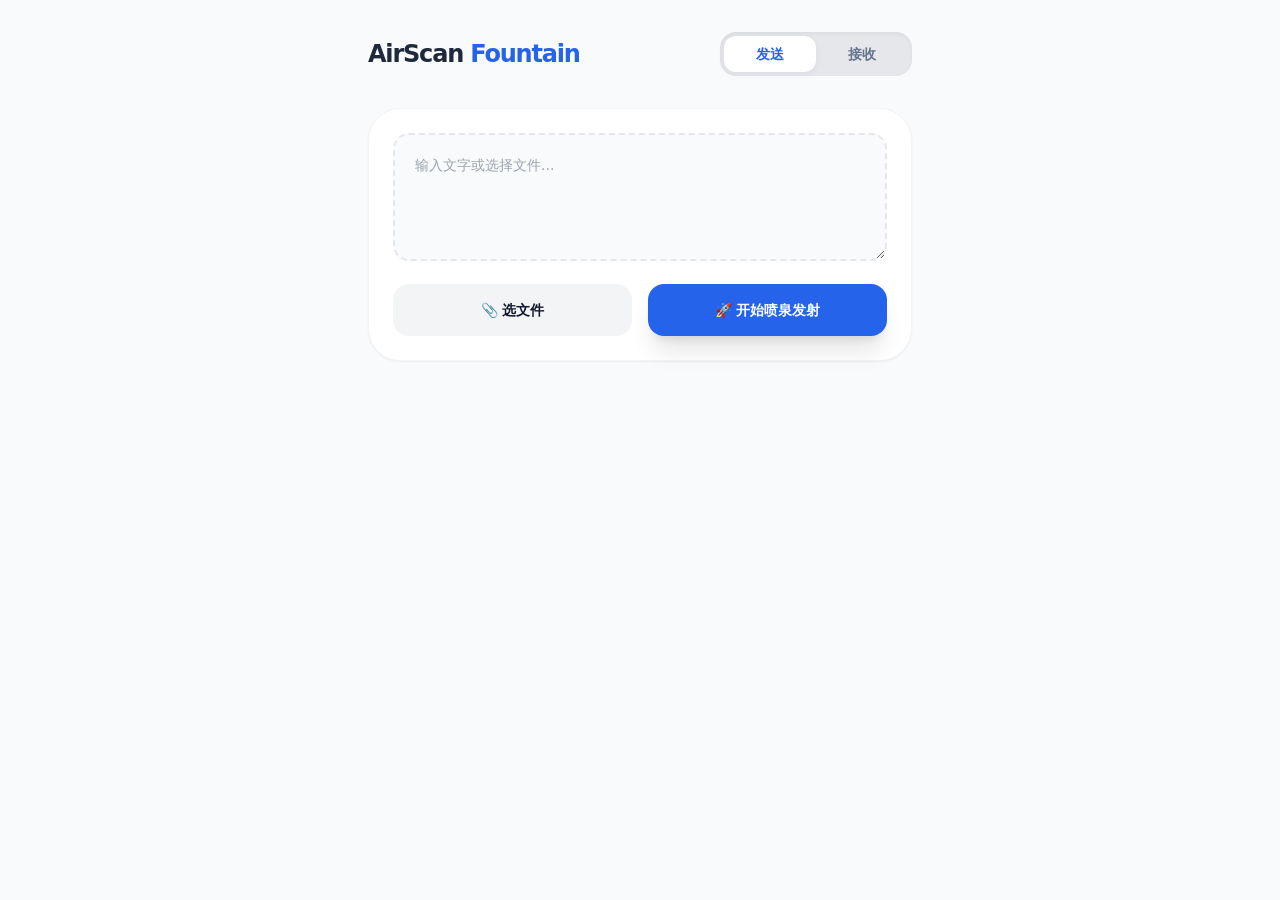
==== index.html @ cfb7f464 "Add fountain-code QR file transfer web app" ====
<!DOCTYPE html>
<html lang="zh-CN">
<head>
    <meta charset="UTF-8">
    <meta name="viewport" content="width=device-width, initial-scale=1.0, maximum-scale=1.0, user-scalable=no">
    <title>AirScan-QR Fountain (喷泉码版)</title>
    <script src="./lib/qrious.min.js"></script>
    <script src="./lib/html5-qrcode.min.js"></script>
    <script src="./lib/jsQR.min.js"></script>
    <link rel="stylesheet" href="./lib/tailwind.css">
    <style>
        body { font-family: system-ui, -apple-system, sans-serif; -webkit-tap-highlight-color: transparent; }
        .qr-matrix { display: grid; grid-template-columns: repeat(2, 1fr); gap: 8px; background: white; padding: 12px; border-radius: 24px; box-shadow: 0 10px 40px rgba(0,0,0,0.1); }
        .qr-matrix canvas { width: 100% !important; height: auto !important; border-radius: 8px; }
        .progress-bar { transition: width 0.3s ease; }
        .tab-active { background: white; box-shadow: 0 2px 10px rgba(0,0,0,0.05); color: #2563eb; }
    </style>
</head>
<body class="bg-gray-50 min-h-screen text-slate-900 pb-20">

<div class="max-w-xl mx-auto px-4 pt-8">
    <div class="flex justify-between items-center mb-8">
        <h1 class="text-2xl font-black text-slate-800 tracking-tighter">AirScan <span class="text-blue-600">Fountain</span></h1>
        <div class="bg-gray-200 p-1 rounded-2xl flex text-sm font-bold shadow-inner w-48">
            <button id="tab-s" onclick="switchTab('send')" class="flex-1 py-2 rounded-xl tab-active">发送</button>
            <button id="tab-r" onclick="switchTab('receive')" class="flex-1 py-2 rounded-xl text-slate-500">接收</button>
        </div>
    </div>

    <div id="panel-send" class="space-y-4">
        <div class="bg-white p-6 rounded-[2rem] shadow-sm border border-gray-100">
            <textarea id="inputText" class="w-full p-5 bg-gray-50 border-2 border-dashed border-gray-200 rounded-2xl h-32 focus:border-blue-500 outline-none text-sm mb-4" placeholder="输入文字或选择文件..."></textarea>
            
            <div id="fileInfo" class="hidden mb-4 p-4 bg-blue-50 rounded-2xl flex justify-between items-center">
                <span id="fileName" class="text-xs font-bold text-blue-700 truncate mr-4"></span>
                <button onclick="resetFile()" class="text-xs font-bold text-red-500">取消</button>
            </div>

            <div class="grid grid-cols-2 gap-4">
                <button onclick="document.getElementById('fileInput').click()" class="py-4 bg-gray-100 rounded-2xl font-bold text-sm">📎 选文件</button>
                <input type="file" id="fileInput" class="hidden">
                <button id="btnStart" onclick="startSending()" class="py-4 bg-blue-600 text-white rounded-2xl font-bold text-sm shadow-xl">🚀 开始喷泉发射</button>
            </div>
        </div>

        <div id="playerBox" class="hidden space-y-4">
            <div class="qr-matrix" id="qrContainer">
                <canvas id="qr0"></canvas>
                <canvas id="qr1"></canvas>
                <canvas id="qr2"></canvas>
                <canvas id="qr3"></canvas>
            </div>
            <div class="bg-white p-6 rounded-[2rem] text-center">
                <p class="text-xs font-black text-slate-400 uppercase tracking-widest mb-1">正在循环生成随机喷泉包</p>
                <div id="sendStats" class="text-2xl font-mono font-black text-blue-600">0 Chunks</div>
                <button onclick="stopSending()" class="mt-4 px-8 py-2 bg-slate-900 text-white rounded-xl text-xs font-bold">停止发送</button>
            </div>
        </div>
    </div>

    <div id="panel-receive" class="hidden space-y-4">
        <div class="bg-white p-6 rounded-[2rem] shadow-sm">
            <div id="reader" class="w-full aspect-square rounded-3xl bg-slate-900 overflow-hidden mb-6 flex items-center justify-center relative">
                <video id="rv" class="hidden absolute inset-0 w-full h-full object-cover"></video>
                <canvas id="rc" class="hidden absolute inset-0 w-full h-full"></canvas>
                
                <p id="readerPlaceholder" class="text-slate-500 text-xs italic w-full text-center px-4">等待启动...</p>
            </div>
            
            <div class="grid grid-cols-2 gap-3 mb-6">
                <button onclick="startScanner('environment')" class="py-4 bg-blue-600 text-white rounded-2xl font-bold text-sm shadow-lg">📷 扫码接收</button>
                <button onclick="startScreenScanner()" class="py-4 bg-indigo-600 text-white rounded-2xl font-bold text-sm shadow-lg">🖥️ 录屏接收</button>
            </div>

            <div id="recvProgress" class="hidden space-y-4">
                <div class="flex justify-between items-end">
                    <div>
                        <p id="recvName" class="text-sm font-black text-slate-800 break-all"></p>
                        <p id="recvRank" class="text-[10px] font-bold text-blue-500 uppercase">Rank: 0/0</p>
                    </div>
                    <div class="text-right">
                        <span id="pctText" class="text-3xl font-mono font-black text-slate-900">0</span><span class="text-sm font-bold text-slate-400">%</span>
                    </div>
                </div>
                <div class="w-full h-4 bg-gray-100 rounded-full overflow-hidden">
                    <div id="progressBar" class="progress-bar h-full bg-blue-600 w-0"></div>
                </div>
            </div>
        </div>

        <div id="successCard" class="hidden bg-emerald-600 p-8 rounded-[2.5rem] text-white shadow-2xl text-center">
            <h3 class="font-black text-xl mb-2">🎉 接收完成</h3>
            <p id="finInfo" class="text-xs opacity-80 mb-6"></p>
            <button id="dlBtn" class="w-full py-5 bg-white text-emerald-700 rounded-2xl font-black shadow-lg">立即保存文件</button>
        </div>
    </div>
</div>

<script>
/* --------- 工具函数 (喷泉码核心) --------- */
const Utils = {
    // 线性反馈随机数生成器 (确保发送接收同步)
    PRNG: (s) => () => { s = (s * 16807) % 2147483647; return (s - 1) / 2147483646; },
    xor: (a, b) => { for (let i = 0; i < a.length; i++) a[i] ^= b[i]; },
    u2b: (u8) => btoa(String.fromCharCode.apply(null, u8)),
    b2u: (str) => {
        const b = atob(str);
        const u = new Uint8Array(b.length);
        for (let i = 0; i < b.length; i++) u[i] = b.charCodeAt(i);
        return u;
    },
    getDegree: (L, rng) => {
        const p = rng();
        if (p < 0.4) return 1;
        if (p < 0.7) return 2;
        if (p < 0.9) return Math.min(L, Math.floor(rng() * 10) + 3);
        return Math.min(L, Math.floor(rng() * L * 0.5) + 2);
    }
};

/* --------- 发送端状态 --------- */
let sender = {
    chunks: [], qrs: [], timer: null, tid: "", 
    fileName: "", fileSize: 0, chunkSize: 220, fps: 10
};

function initSender() {
    for(let i=0; i<4; i++) {
        sender.qrs[i] = new QRious({ element: document.getElementById(`qr${i}`), size: 300, level: 'L' });
    }
}

async function startSending() {
    const text = document.getElementById('inputText').value;
    let dataU8;
    if (sender.rawData) {
        dataU8 = sender.rawData;
    } else if (text) {
        dataU8 = new TextEncoder().encode(text);
        sender.fileName = "note_" + Date.now().toString().slice(-4) + ".txt";
    } else {
        return alert("请先输入内容");
    }

    sender.fileSize = dataU8.length;
    sender.chunks = [];
    for (let i = 0; i < dataU8.length; i += sender.chunkSize) {
        let chunk = dataU8.slice(i, i + sender.chunkSize);
        if (chunk.length < sender.chunkSize) {
            let padded = new Uint8Array(sender.chunkSize);
            padded.set(chunk);
            chunk = padded;
        }
        sender.chunks.push(chunk);
    }

    sender.tid = Math.random().toString(36).slice(-3).toUpperCase();
    document.getElementById('playerBox').classList.remove('hidden');
    document.getElementById('sendStats').innerText = `${sender.chunks.length} Chunks`;
    
    initSender();
    sender.timer = setInterval(tick, 1000 / sender.fps);
}

function tick() {
    const L = sender.chunks.length;
    const meta = encodeURIComponent(sender.fileName) + ":" + sender.fileSize;
    // 同时更新4个QR
    for (let i = 0; i < 4; i++) {
        const seed = Math.floor(Math.random() * 1000000);
        const rng = Utils.PRNG(seed);
        const d = Math.min(L, Utils.getDegree(L, rng));
        const idxs = [];
        while (idxs.length < d) {
            let x = Math.floor(rng() * L);
            if (!idxs.includes(x)) idxs.push(x);
        }
        const xorBuf = new Uint8Array(sender.chunkSize);
        idxs.forEach(idx => Utils.xor(xorBuf, sender.chunks[idx]));
        // 格式: ID|种子|总块数|数据|元数据
        sender.qrs[i].value = `${sender.tid}|${seed}|${L}|${Utils.u2b(xorBuf)}|${meta}`;
    }
}

function stopSending() {
    clearInterval(sender.timer);
    document.getElementById('playerBox').classList.add('hidden');
}

/* --------- 接收端状态 (核心解码) --------- */
let recv = {
    active: false, tid: "", total: 0, solved: {}, queue: [], 
    fileName: "", fileSize: 0, startTime: 0, stream: null
};

async function startScanner(mode) {
    const ph = document.getElementById('readerPlaceholder');
    ph.innerText = "正在启动摄像头...";
    recv.active = true;
    const video = document.getElementById('rv');
    try {
        const stream = await navigator.mediaDevices.getUserMedia({ video: { facingMode: mode } });
        video.srcObject = stream;
        recv.stream = stream;
        await video.play();
        video.classList.remove('hidden');
        ph.classList.add('hidden');
        requestAnimationFrame(scanLoop);
    } catch (e) { ph.innerText = "摄像头启动失败: " + e.message; }
}

async function startScreenScanner() {
    const ph = document.getElementById('readerPlaceholder');
    ph.innerText = "请在系统弹窗中选择屏幕...";
    recv.active = true;
    const video = document.getElementById('rv');
    try {
        const stream = await navigator.mediaDevices.getDisplayMedia({ video: true });
        video.srcObject = stream;
        recv.stream = stream;
        await video.play();
        video.classList.remove('hidden');
        ph.classList.add('hidden');
        requestAnimationFrame(scanLoop);
    } catch (e) { ph.innerText = "录屏已取消"; }
}

function scanLoop() {
    if (!recv.active) return;
    const video = document.getElementById('rv');
    const canvas = document.getElementById('rc');
    if (video.readyState === video.HAVE_ENOUGH_DATA) {
        canvas.width = video.videoWidth;
        canvas.height = video.videoHeight;
        const ctx = canvas.getContext('2d');
        ctx.drawImage(video, 0, 0);
        
        // 分块扫描优化：分别扫描全屏和四个象限（适配矩阵QR）
        const w = canvas.width, h = canvas.height;
        const regions = [
            {x:0, y:0, w:w, h:h}, // 全屏
            {x:0, y:0, w:w/2, h:h/2}, // 左上
            {x:w/2, y:0, w:w/2, h:h/2}, // 右上
            {x:0, y:h/2, w:w/2, h:h/2}, // 左下
            {x:w/2, y:h/2, w:w/2, h:h/2} // 右下
        ];

        regions.forEach(r => {
            const imgData = ctx.getImageData(r.x, r.y, r.w, r.h);
            const code = jsQR(imgData.data, imgData.width, imgData.height);
            if (code) handleFountainPacket(code.data);
        });
    }
    requestAnimationFrame(scanLoop);
}

function handleFountainPacket(raw) {
    if (!recv.active || recv.isFinishing) return;
    const p = raw.split('|');
    if (p.length < 5) return;
    const [tid, seed, total, b64, meta] = [p[0], parseInt(p[1]), parseInt(p[2]), p[3], p[4]];

    if (recv.tid !== tid) {
        recv.tid = tid; recv.total = total; recv.solved = {}; recv.queue = [];
        recv.startTime = Date.now(); recv.isFinishing = false;
        const [n, s] = meta.split(':');
        recv.fileName = decodeURIComponent(n); recv.fileSize = parseInt(s);
        recv.currentChunkSize = Utils.b2u(b64).length; // 动态识别块大小
        document.getElementById('recvProgress').classList.remove('hidden');
        document.getElementById('recvName').innerText = recv.fileName;
        document.getElementById('successCard').classList.add('hidden');
    }

    if (Object.keys(recv.solved).length < recv.total) {
        processPacket(seed, total, Utils.b2u(b64));
    }
}

function processPacket(seed, L, data) {
    if (recv.isFinishing) return;
    const rng = Utils.PRNG(seed);
    const d = Utils.getDegree(L, rng);
    const idxs = [];
    while (idxs.length < d) {
        let x = Math.floor(rng() * L);
        if (!idxs.includes(x)) idxs.push(x);
    }

    if (L === 1) {
        if (!recv.solved[0]) { 
            recv.solved[0] = data; 
        }
        updateRecvUI(); // 确保即便已存在也触发一次UI检查，以防万一
        return;
    }

    let curData = data;
    let curIdxs = idxs.sort((a, b) => a - b);
    for (let i = 0; i < curIdxs.length; i++) {
        const idx = curIdxs[i];
        if (recv.solved[idx]) { Utils.xor(curData, recv.solved[idx]); curIdxs.splice(i, 1); i--; }
    }
    if (curIdxs.length === 0) return;

    for (let item of recv.queue) {
        if (curIdxs.length === 0) break;
        if (item.idxs[0] === curIdxs[0]) {
            Utils.xor(curData, item.u8);
            curIdxs = xorIdxLists(curIdxs, item.idxs);
        } else if (item.idxs[0] > curIdxs[0]) break;
    }

    if (curIdxs.length > 0) {
        recv.queue.push({ idxs: curIdxs, u8: curData });
        recv.queue.sort((a, b) => a.idxs[0] - b.idxs[0]);
    }

    let foundNew = true;
    while (foundNew) {
        foundNew = false;
        for (let i = 0; i < recv.queue.length; i++) {
            if (recv.queue[i].idxs.length === 1) {
                const sIdx = recv.queue[i].idxs[0];
                const sData = recv.queue[i].u8;
                recv.solved[sIdx] = sData;
                recv.queue.splice(i, 1);
                foundNew = true;
                recv.queue.forEach(it => {
                    if (it.idxs.includes(sIdx)) { Utils.xor(it.u8, sData); it.idxs = it.idxs.filter(id => id !== sIdx); }
                });
                break;
            }
        }
    }
    updateRecvUI();
}

function xorIdxLists(a, b) {
    const s = new Set(a);
    b.forEach(x => s.has(x) ? s.delete(x) : s.add(x));
    return Array.from(s).sort((n1, n2) => n1 - n2);
}

function updateRecvUI() {
    const done = Object.keys(recv.solved).length;
    const pct = Math.min(100, Math.floor((done / recv.total) * 100));
    document.getElementById('progressBar').style.width = pct + '%';
    document.getElementById('pctText').innerText = pct;
    document.getElementById('recvRank').innerText = `Rank: ${done} / ${recv.total}`;
    
    if (done >= recv.total) finalizeRecv();
}

function finalizeRecv() {
    if (recv.isFinishing) return;
    recv.isFinishing = true;
    recv.active = false;
    if(recv.stream) { recv.stream.getTracks().forEach(t => t.stop()); recv.stream = null; }
    
    const finalU8 = new Uint8Array(recv.fileSize);
    for (let i = 0; i < recv.total; i++) {
        const start = i * recv.currentChunkSize; 
        if (start < recv.fileSize) {
            const len = Math.min(recv.currentChunkSize, recv.fileSize - start);
            if (recv.solved[i]) finalU8.set(recv.solved[i].slice(0, len), start);
        }
    }

    const blob = new Blob([finalU8], { type: 'application/octet-stream' });
    document.getElementById('successCard').classList.remove('hidden');
    document.getElementById('finInfo').innerText = `${recv.fileName} (${(recv.fileSize/1024).toFixed(1)} KB)`;
    document.getElementById('dlBtn').onclick = () => {
        const a = document.createElement('a'); a.href = URL.createObjectURL(blob);
        a.download = recv.fileName; a.click();
    };
}

/* --------- UI 基础逻辑 --------- */
function switchTab(t) {
    document.getElementById('panel-send').classList.toggle('hidden', t!=='send');
    document.getElementById('panel-receive').classList.toggle('hidden', t!=='receive');
    document.getElementById('tab-s').className = t==='send' ? 'flex-1 py-2 rounded-xl tab-active' : 'flex-1 py-2 rounded-xl text-slate-500';
    document.getElementById('tab-r').className = t==='receive' ? 'flex-1 py-2 rounded-xl tab-active' : 'flex-1 py-2 rounded-xl text-slate-500';
    if(t === 'send') { recv.active = false; if(recv.stream) recv.stream.getTracks().forEach(t=>t.stop()); }
}

document.getElementById('fileInput').onchange = (e) => {
    const f = e.target.files[0]; if(!f) return;
    sender.fileName = f.name;
    const r = new FileReader();
    r.onload = (ev) => {
        sender.rawData = new Uint8Array(ev.target.result);
        document.getElementById('fileInfo').classList.remove('hidden');
        document.getElementById('fileName').innerText = f.name;
    };
    r.readAsArrayBuffer(f);
};

function resetFile() {
    sender.rawData = null;
    document.getElementById('fileInfo').classList.add('hidden');
    document.getElementById('fileInput').value = '';
}

// 初始化
initSender();
</script>
</body>
</html>
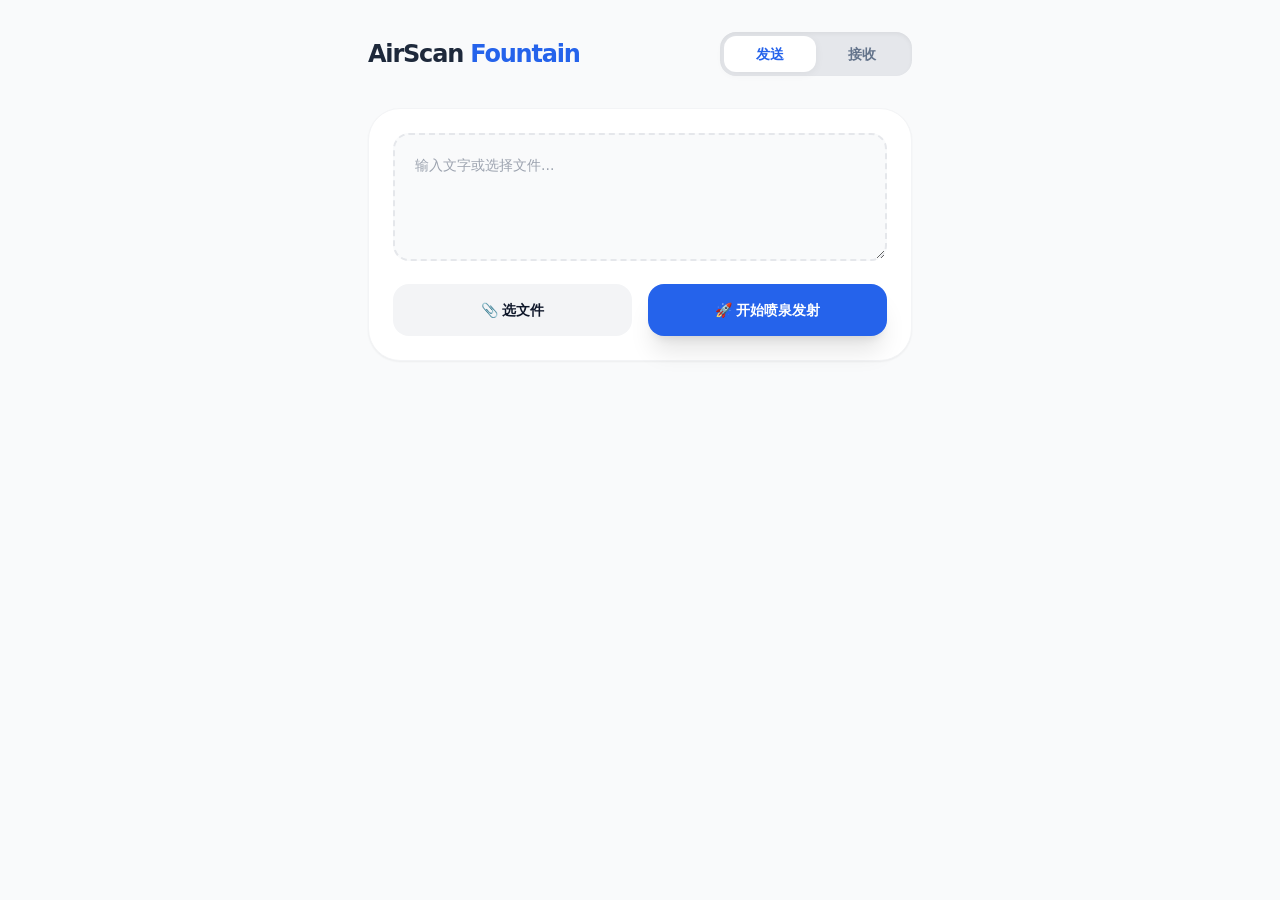
==== commit 198da550: "Optimize QR transfer throughput and decoding" ====
--- a/index.html
+++ b/index.html
@@ -10,10 +10,11 @@
     <link rel="stylesheet" href="./lib/tailwind.css">
     <style>
         body { font-family: system-ui, -apple-system, sans-serif; -webkit-tap-highlight-color: transparent; }
-        .qr-matrix { display: grid; grid-template-columns: repeat(2, 1fr); gap: 8px; background: white; padding: 12px; border-radius: 24px; box-shadow: 0 10px 40px rgba(0,0,0,0.1); }
+        .qr-matrix { display: grid; grid-template-columns: repeat(2, 1fr); gap: 8px; width: min(900px, calc(100vw - 32px)); margin-left: 50%; transform: translateX(-50%); background: white; padding: 12px; border-radius: 24px; box-shadow: 0 10px 40px rgba(0,0,0,0.1); }
         .qr-matrix canvas { width: 100% !important; height: auto !important; border-radius: 8px; }
         .progress-bar { transition: width 0.3s ease; }
         .tab-active { background: white; box-shadow: 0 2px 10px rgba(0,0,0,0.05); color: #2563eb; }
+        @media (max-width: 640px) { .qr-matrix { grid-template-columns: 1fr; width: 100%; margin-left: 0; transform: none; } }
     </style>
 </head>
 <body class="bg-gray-50 min-h-screen text-slate-900 pb-20">
@@ -32,12 +33,20 @@
             <textarea id="inputText" class="w-full p-5 bg-gray-50 border-2 border-dashed border-gray-200 rounded-2xl h-32 focus:border-blue-500 outline-none text-sm mb-4" placeholder="输入文字或选择文件..."></textarea>
             
             <div id="fileInfo" class="hidden mb-4 p-4 bg-blue-50 rounded-2xl flex justify-between items-center">
-                <span id="fileName" class="text-xs font-bold text-blue-700 truncate mr-4"></span>
-                <button onclick="resetFile()" class="text-xs font-bold text-red-500">取消</button>
+                <div class="truncate mr-4">
+                    <p id="fileName" class="text-xs font-bold text-blue-700 truncate"></p>
+                    <p id="fileMeta" class="text-[10px] font-bold text-slate-400"></p>
+                </div>
+                <button id="btnCancelFile" onclick="resetFile()" class="text-xs font-bold text-red-500">取消</button>
             </div>
 
+            <div id="segmentPanel" class="hidden mb-4 space-y-4">
+                <div id="segmentList" class="space-y-4"></div>
+                <p class="text-[10px] font-bold text-slate-400">接收端会在内存中保存全部分段，超大文件可能传输失败。</p>
+            </div>
+
             <div class="grid grid-cols-2 gap-4">
-                <button onclick="document.getElementById('fileInput').click()" class="py-4 bg-gray-100 rounded-2xl font-bold text-sm">📎 选文件</button>
+                <button id="btnChooseFile" onclick="document.getElementById('fileInput').click()" class="py-4 bg-gray-100 rounded-2xl font-bold text-sm">📎 选文件</button>
                 <input type="file" id="fileInput" class="hidden">
                 <button id="btnStart" onclick="startSending()" class="py-4 bg-blue-600 text-white rounded-2xl font-bold text-sm shadow-xl">🚀 开始喷泉发射</button>
             </div>
@@ -47,13 +56,11 @@
             <div class="qr-matrix" id="qrContainer">
                 <canvas id="qr0"></canvas>
                 <canvas id="qr1"></canvas>
-                <canvas id="qr2"></canvas>
-                <canvas id="qr3"></canvas>
             </div>
             <div class="bg-white p-6 rounded-[2rem] text-center">
-                <p class="text-xs font-black text-slate-400 uppercase tracking-widest mb-1">正在循环生成随机喷泉包</p>
+                <p class="text-xs font-black text-slate-400 uppercase tracking-widest mb-1">正在发送数据与喷泉修复包</p>
                 <div id="sendStats" class="text-2xl font-mono font-black text-blue-600">0 Chunks</div>
-                <button onclick="stopSending()" class="mt-4 px-8 py-2 bg-slate-900 text-white rounded-xl text-xs font-bold">停止发送</button>
+                <button id="btnFinishTransfer" onclick="finishCurrentTransfer()" class="mt-4 px-8 py-2 bg-slate-900 text-white rounded-xl text-xs font-bold">停止发送</button>
             </div>
         </div>
     </div>
@@ -72,6 +79,8 @@
                 <button onclick="startScreenScanner()" class="py-4 bg-indigo-600 text-white rounded-2xl font-bold text-sm shadow-lg">🖥️ 录屏接收</button>
             </div>
 
+            <p id="recvNotice" class="hidden mb-4 p-4 bg-blue-50 rounded-2xl text-xs font-bold text-blue-700"></p>
+
             <div id="recvProgress" class="hidden space-y-4">
                 <div class="flex justify-between items-end">
                     <div>
@@ -85,6 +94,8 @@
                 <div class="w-full h-4 bg-gray-100 rounded-full overflow-hidden">
                     <div id="progressBar" class="progress-bar h-full bg-blue-600 w-0"></div>
                 </div>
+                <div id="recvSegmentList" class="space-y-4"></div>
+                <button id="btnAbandonReceive" onclick="abandonReceive()" class="px-8 py-2 bg-slate-900 text-white rounded-xl text-xs font-bold">放弃当前文件</button>
             </div>
         </div>
 
@@ -97,9 +108,12 @@
 </div>
 
 <script>
-/* --------- 工具函数 (喷泉码核心) --------- */
+const SEGMENT_SIZE = 256 * 1024;
+const FOUNTAIN_CHUNK_SIZE = 400;
+const SYSTEMATIC_SEED_BASE = 1000000;
+const PROTOCOL_VERSION = "ASQ4";
+
 const Utils = {
-    // 线性反馈随机数生成器 (确保发送接收同步)
     PRNG: (s) => () => { s = (s * 16807) % 2147483647; return (s - 1) / 2147483646; },
     xor: (a, b) => { for (let i = 0; i < a.length; i++) a[i] ^= b[i]; },
     u2b: (u8) => btoa(String.fromCharCode.apply(null, u8)),
@@ -118,98 +132,233 @@
     }
 };
 
-/* --------- 发送端状态 --------- */
+function formatSize(bytes) {
+    if (bytes >= 1024 * 1024) return `${(bytes / 1024 / 1024).toFixed(bytes % (1024 * 1024) ? 1 : 0)} MiB`;
+    if (bytes >= 1024) return `${(bytes / 1024).toFixed(bytes % 1024 ? 1 : 0)} KiB`;
+    return `${bytes} B`;
+}
+
+function newTransferId() {
+    if (crypto.randomUUID) return crypto.randomUUID().replaceAll('-', '').slice(0, 12).toUpperCase();
+    return Math.random().toString(36).slice(2, 14).toUpperCase();
+}
+
+async function sha256Hex(data) {
+    if (!crypto.subtle) throw new Error("当前浏览器不支持 SHA-256");
+    const digest = new Uint8Array(await crypto.subtle.digest("SHA-256", data));
+    return Array.from(digest, b => b.toString(16).padStart(2, '0')).join('');
+}
+
 let sender = {
-    chunks: [], qrs: [], timer: null, tid: "", 
-    fileName: "", fileSize: 0, chunkSize: 220, fps: 10
+    chunks: [], qrs: [], timer: null, fps: 15, systematicIndex: 0,
+    file: null, fileName: "", fileSize: 0, transferId: "",
+    segments: [], nextSegment: 0, activeSegment: -1,
+    retransmitting: false, locked: false, mode: "", current: null
 };
 
 function initSender() {
-    for(let i=0; i<4; i++) {
-        sender.qrs[i] = new QRious({ element: document.getElementById(`qr${i}`), size: 300, level: 'L' });
-    }
+    for(let i=0; i<2; i++) {
+        sender.qrs[i] = new QRious({ element: document.getElementById(`qr${i}`), size: 480, level: 'L' });
+    }
+}
+
+function setSenderLocked(locked) {
+    sender.locked = locked;
+    document.getElementById('btnChooseFile').disabled = locked;
+    document.getElementById('fileInput').disabled = locked;
+    document.getElementById('btnCancelFile').disabled = locked;
+    document.getElementById('btnStart').disabled = locked;
+    document.getElementById('inputText').disabled = locked || Boolean(sender.file);
+}
+
+function renderSenderSegments() {
+    const list = document.getElementById('segmentList');
+    list.innerHTML = sender.segments.map((segment, index) => {
+        const active = sender.activeSegment === index;
+        const completed = segment.status === 'completed';
+        const enabled = !sender.locked && (index === sender.nextSegment || completed);
+        const label = active ? '正在传输' : completed ? '重新传输' : index === sender.nextSegment ? '开始传输' : '等待前一段';
+        const status = active ? '传输中' : completed ? '已完成' : index === sender.nextSegment ? '可传输' : '等待';
+        return `<div class="p-4 bg-gray-100 rounded-2xl flex justify-between items-center">
+            <div><p class="text-xs font-bold text-slate-800">第 ${index + 1}/${sender.segments.length} 段</p><p class="text-[10px] font-bold text-slate-400">${formatSize(segment.size)} · ${status}</p></div>
+            <button onclick="startFileSegment(${index})" ${enabled ? '' : 'disabled'} class="px-8 py-2 bg-blue-600 text-white rounded-xl text-xs font-bold" style="opacity:${enabled ? 1 : 0.45}">${label}</button>
+        </div>`;
+    }).join('');
 }
 
 async function startSending() {
+    if (sender.file || sender.locked) return;
     const text = document.getElementById('inputText').value;
-    let dataU8;
-    if (sender.rawData) {
-        dataU8 = sender.rawData;
-    } else if (text) {
-        dataU8 = new TextEncoder().encode(text);
-        sender.fileName = "note_" + Date.now().toString().slice(-4) + ".txt";
-    } else {
-        return alert("请先输入内容");
-    }
-
-    sender.fileSize = dataU8.length;
+    if (!text) return alert("请先输入内容");
+    const data = new TextEncoder().encode(text);
+    setSenderLocked(true);
+    sender.mode = 'text';
+    try {
+        const hash = await sha256Hex(data);
+        beginPacketStream(data, {
+            transferId: newTransferId(), kind: 'T', segmentIndex: 0, segmentCount: 1,
+            fileName: `note_${Date.now().toString().slice(-4)}.txt`, fileSize: data.length,
+            segmentSize: data.length, hash
+        });
+    } catch (e) {
+        sender.mode = '';
+        setSenderLocked(false);
+        alert(e.message);
+    }
+}
+
+async function startFileSegment(index) {
+    if (!sender.file || sender.locked) return;
+    const segment = sender.segments[index];
+    if (!segment || (index !== sender.nextSegment && segment.status !== 'completed')) return;
+
+    sender.activeSegment = index;
+    sender.retransmitting = segment.status === 'completed';
+    sender.mode = 'file';
+    setSenderLocked(true);
+    renderSenderSegments();
+    try {
+        const data = new Uint8Array(await sender.file.slice(segment.start, segment.end).arrayBuffer());
+        segment.hash ||= await sha256Hex(data);
+        beginPacketStream(data, {
+            transferId: sender.transferId, kind: 'F', segmentIndex: index,
+            segmentCount: sender.segments.length, fileName: sender.fileName,
+            fileSize: sender.fileSize, segmentSize: segment.size, hash: segment.hash
+        });
+    } catch (e) {
+        sender.activeSegment = -1;
+        sender.mode = '';
+        setSenderLocked(false);
+        renderSenderSegments();
+        alert(e.message);
+    }
+}
+
+function beginPacketStream(data, meta) {
     sender.chunks = [];
-    for (let i = 0; i < dataU8.length; i += sender.chunkSize) {
-        let chunk = dataU8.slice(i, i + sender.chunkSize);
-        if (chunk.length < sender.chunkSize) {
-            let padded = new Uint8Array(sender.chunkSize);
+    sender.systematicIndex = 0;
+    for (let i = 0; i < data.length; i += FOUNTAIN_CHUNK_SIZE) {
+        let chunk = data.slice(i, i + FOUNTAIN_CHUNK_SIZE);
+        if (chunk.length < FOUNTAIN_CHUNK_SIZE) {
+            const padded = new Uint8Array(FOUNTAIN_CHUNK_SIZE);
             padded.set(chunk);
             chunk = padded;
         }
         sender.chunks.push(chunk);
     }
-
-    sender.tid = Math.random().toString(36).slice(-3).toUpperCase();
+    sender.current = meta;
     document.getElementById('playerBox').classList.remove('hidden');
-    document.getElementById('sendStats').innerText = `${sender.chunks.length} Chunks`;
-    
-    initSender();
+    document.getElementById('sendStats').innerText = meta.kind === 'F'
+        ? `第 ${meta.segmentIndex + 1}/${meta.segmentCount} 段 · ${sender.chunks.length} Chunks`
+        : `${sender.chunks.length} Chunks`;
+    document.getElementById('btnFinishTransfer').innerText = meta.kind === 'F' ? '完成本段' : '停止发送';
+    tick();
     sender.timer = setInterval(tick, 1000 / sender.fps);
 }
 
 function tick() {
+    if (!sender.current || sender.chunks.length === 0) return;
     const L = sender.chunks.length;
-    const meta = encodeURIComponent(sender.fileName) + ":" + sender.fileSize;
-    // 同时更新4个QR
-    for (let i = 0; i < 4; i++) {
-        const seed = Math.floor(Math.random() * 1000000);
-        const rng = Utils.PRNG(seed);
-        const d = Math.min(L, Utils.getDegree(L, rng));
-        const idxs = [];
-        while (idxs.length < d) {
-            let x = Math.floor(rng() * L);
-            if (!idxs.includes(x)) idxs.push(x);
+    const meta = sender.current;
+    for (let i = 0; i < 2; i++) {
+        let seed, idxs;
+        if (sender.systematicIndex < L) {
+            seed = SYSTEMATIC_SEED_BASE + sender.systematicIndex;
+            idxs = [sender.systematicIndex++];
+        } else {
+            seed = Math.floor(Math.random() * 999999) + 1;
+            const rng = Utils.PRNG(seed);
+            const d = Math.min(L, Utils.getDegree(L, rng));
+            idxs = [];
+            while (idxs.length < d) {
+                let x = Math.floor(rng() * L);
+                if (!idxs.includes(x)) idxs.push(x);
+            }
         }
-        const xorBuf = new Uint8Array(sender.chunkSize);
+        const xorBuf = new Uint8Array(FOUNTAIN_CHUNK_SIZE);
         idxs.forEach(idx => Utils.xor(xorBuf, sender.chunks[idx]));
-        // 格式: ID|种子|总块数|数据|元数据
-        sender.qrs[i].value = `${sender.tid}|${seed}|${L}|${Utils.u2b(xorBuf)}|${meta}`;
-    }
-}
-
-function stopSending() {
+        sender.qrs[i].value = [
+            PROTOCOL_VERSION, meta.transferId, meta.kind, meta.segmentIndex, meta.segmentCount,
+            seed, L, Utils.u2b(xorBuf), encodeURIComponent(meta.fileName), meta.fileSize,
+            meta.segmentSize, meta.hash
+        ].join('|');
+    }
+}
+
+function finishCurrentTransfer() {
+    if (!sender.current) return;
     clearInterval(sender.timer);
+    sender.timer = null;
     document.getElementById('playerBox').classList.add('hidden');
-}
-
-/* --------- 接收端状态 (核心解码) --------- */
+    if (sender.mode === 'file') {
+        const index = sender.activeSegment;
+        sender.segments[index].status = 'completed';
+        if (!sender.retransmitting && index === sender.nextSegment) sender.nextSegment++;
+        sender.activeSegment = -1;
+        sender.retransmitting = false;
+    }
+    sender.mode = '';
+    sender.current = null;
+    setSenderLocked(false);
+    if (sender.file) renderSenderSegments();
+}
+
 let recv = {
-    active: false, tid: "", total: 0, solved: {}, queue: [], 
-    fileName: "", fileSize: 0, startTime: 0, stream: null
+    active: false, stream: null, fileId: "", kind: "", fileName: "", fileSize: 0,
+    segmentCount: 0, segments: [], expectedSegment: 0, current: null,
+    isFinishing: false, scanFrame: 0
 };
 
+function showRecvNotice(message) {
+    const notice = document.getElementById('recvNotice');
+    notice.innerText = message;
+    notice.classList.toggle('hidden', !message);
+}
+
+function clearReceiveSession() {
+    recv.fileId = '';
+    recv.kind = '';
+    recv.fileName = '';
+    recv.fileSize = 0;
+    recv.segmentCount = 0;
+    recv.segments = [];
+    recv.expectedSegment = 0;
+    recv.current = null;
+    recv.isFinishing = false;
+    document.getElementById('recvProgress').classList.add('hidden');
+    document.getElementById('successCard').classList.add('hidden');
+    document.getElementById('recvSegmentList').innerHTML = '';
+    document.getElementById('progressBar').style.width = '0%';
+    document.getElementById('pctText').innerText = '0';
+    document.getElementById('btnAbandonReceive').classList.remove('hidden');
+}
+
 async function startScanner(mode) {
+    if (recv.isFinishing) clearReceiveSession();
     const ph = document.getElementById('readerPlaceholder');
     ph.innerText = "正在启动摄像头...";
     recv.active = true;
     const video = document.getElementById('rv');
     try {
-        const stream = await navigator.mediaDevices.getUserMedia({ video: { facingMode: mode } });
+        const stream = await navigator.mediaDevices.getUserMedia({
+            audio: false,
+            video: {
+                facingMode: { ideal: mode }, width: { ideal: 1280 }, height: { ideal: 720 },
+                frameRate: { ideal: 30, max: 30 }
+            }
+        });
         video.srcObject = stream;
         recv.stream = stream;
         await video.play();
         video.classList.remove('hidden');
         ph.classList.add('hidden');
-        requestAnimationFrame(scanLoop);
-    } catch (e) { ph.innerText = "摄像头启动失败: " + e.message; }
+        recv.scanFrame = 0;
+        scheduleScan(video);
+    } catch (e) { recv.active = false; ph.innerText = "摄像头启动失败: " + e.message; }
 }
 
 async function startScreenScanner() {
+    if (recv.isFinishing) clearReceiveSession();
     const ph = document.getElementById('readerPlaceholder');
     ph.innerText = "请在系统弹窗中选择屏幕...";
     recv.active = true;
@@ -221,8 +370,14 @@
         await video.play();
         video.classList.remove('hidden');
         ph.classList.add('hidden');
-        requestAnimationFrame(scanLoop);
-    } catch (e) { ph.innerText = "录屏已取消"; }
+        recv.scanFrame = 0;
+        scheduleScan(video);
+    } catch (e) { recv.active = false; ph.innerText = "录屏已取消"; }
+}
+
+function scheduleScan(video) {
+    if (video.requestVideoFrameCallback) video.requestVideoFrameCallback(scanLoop);
+    else requestAnimationFrame(scanLoop);
 }
 
 function scanLoop() {
@@ -230,67 +385,133 @@
     const video = document.getElementById('rv');
     const canvas = document.getElementById('rc');
     if (video.readyState === video.HAVE_ENOUGH_DATA) {
-        canvas.width = video.videoWidth;
-        canvas.height = video.videoHeight;
-        const ctx = canvas.getContext('2d');
+        if (canvas.width !== video.videoWidth) canvas.width = video.videoWidth;
+        if (canvas.height !== video.videoHeight) canvas.height = video.videoHeight;
+        const ctx = canvas.getContext('2d', { willReadFrequently: true });
         ctx.drawImage(video, 0, 0);
-        
-        // 分块扫描优化：分别扫描全屏和四个象限（适配矩阵QR）
+
         const w = canvas.width, h = canvas.height;
-        const regions = [
-            {x:0, y:0, w:w, h:h}, // 全屏
-            {x:0, y:0, w:w/2, h:h/2}, // 左上
-            {x:w/2, y:0, w:w/2, h:h/2}, // 右上
-            {x:0, y:h/2, w:w/2, h:h/2}, // 左下
-            {x:w/2, y:h/2, w:w/2, h:h/2} // 右下
-        ];
-
-        regions.forEach(r => {
+        const halfW = Math.floor(w / 2), halfH = Math.floor(h / 2);
+        const decodeRegion = r => {
             const imgData = ctx.getImageData(r.x, r.y, r.w, r.h);
-            const code = jsQR(imgData.data, imgData.width, imgData.height);
-            if (code) handleFountainPacket(code.data);
-        });
-    }
-    requestAnimationFrame(scanLoop);
+            return jsQR(imgData.data, imgData.width, imgData.height, { inversionAttempts: 'dontInvert' });
+        };
+        const first = decodeRegion({x:0, y:0, w, h});
+        if (first) {
+            handleFountainPacket(first.data);
+            const points = [first.location.topLeftCorner, first.location.topRightCorner,
+                first.location.bottomLeftCorner, first.location.bottomRightCorner];
+            const center = points.reduce((p, point) => ({x:p.x + point.x / 4, y:p.y + point.y / 4}), {x:0, y:0});
+            const horizontal = Math.abs(center.x / w - 0.5) >= Math.abs(center.y / h - 0.5);
+            const opposite = horizontal
+                ? center.x < halfW ? {x:halfW, y:0, w:w-halfW, h} : {x:0, y:0, w:halfW, h}
+                : center.y < halfH ? {x:0, y:halfH, w, h:h-halfH} : {x:0, y:0, w, h:halfH};
+            const second = decodeRegion(opposite);
+            if (second) handleFountainPacket(second.data);
+        } else {
+            const fallback = recv.scanFrame++ % 2
+                ? [{x:0, y:0, w, h:halfH}, {x:0, y:halfH, w, h:h-halfH}]
+                : [{x:0, y:0, w:halfW, h}, {x:halfW, y:0, w:w-halfW, h}];
+            fallback.forEach(r => {
+                const code = decodeRegion(r);
+                if (code) handleFountainPacket(code.data);
+            });
+        }
+    }
+    scheduleScan(video);
 }
 
 function handleFountainPacket(raw) {
     if (!recv.active || recv.isFinishing) return;
     const p = raw.split('|');
-    if (p.length < 5) return;
-    const [tid, seed, total, b64, meta] = [p[0], parseInt(p[1]), parseInt(p[2]), p[3], p[4]];
-
-    if (recv.tid !== tid) {
-        recv.tid = tid; recv.total = total; recv.solved = {}; recv.queue = [];
-        recv.startTime = Date.now(); recv.isFinishing = false;
-        const [n, s] = meta.split(':');
-        recv.fileName = decodeURIComponent(n); recv.fileSize = parseInt(s);
-        recv.currentChunkSize = Utils.b2u(b64).length; // 动态识别块大小
+    if (p[0] !== PROTOCOL_VERSION) {
+        if (p.length >= 5) showRecvNotice('二维码协议版本不匹配，请更新两端页面。');
+        return;
+    }
+    if (p.length !== 12) return;
+
+    const [fileId, kind, encodedName, hash] = [p[1], p[2], p[8], p[11]];
+    const [segmentIndex, segmentCount, seed, total, fileSize, segmentSize] =
+        [p[3], p[4], p[5], p[6], p[9], p[10]].map(Number);
+    if (!/^[A-Z0-9]{6,32}$/.test(fileId) || !['F', 'T'].includes(kind) || !/^[a-f0-9]{64}$/.test(hash)) return;
+    if (![segmentIndex, segmentCount, seed, total, fileSize, segmentSize].every(Number.isSafeInteger)) return;
+    if (segmentIndex < 0 || segmentCount < 1 || segmentIndex >= segmentCount || seed < 1 || total < 1 || fileSize < 1 || segmentSize < 1) return;
+    if (seed >= SYSTEMATIC_SEED_BASE && seed >= SYSTEMATIC_SEED_BASE + total) return;
+
+    let fileName, data;
+    try {
+        fileName = decodeURIComponent(encodedName);
+        data = Utils.b2u(p[7]);
+    } catch (_) { return; }
+    if (!fileName || data.length !== FOUNTAIN_CHUNK_SIZE || total !== Math.ceil(segmentSize / FOUNTAIN_CHUNK_SIZE)) return;
+    if (kind === 'F') {
+        if (segmentCount !== Math.ceil(fileSize / SEGMENT_SIZE) || segmentSize > SEGMENT_SIZE) return;
+        if (segmentSize !== Math.min(SEGMENT_SIZE, fileSize - segmentIndex * SEGMENT_SIZE)) return;
+    } else if (segmentCount !== 1 || segmentIndex !== 0 || segmentSize !== fileSize) return;
+
+    if (recv.fileId && recv.fileId !== fileId) {
+        showRecvNotice(`正在接收 ${recv.fileName}，如需切换请先放弃当前文件。`);
+        return;
+    }
+    if (!recv.fileId) {
+        if (segmentIndex !== 0) {
+            showRecvNotice('请从第 1 段开始传输。');
+            return;
+        }
+        recv.fileId = fileId;
+        recv.kind = kind;
+        recv.fileName = fileName;
+        recv.fileSize = fileSize;
+        recv.segmentCount = segmentCount;
+        recv.expectedSegment = 0;
+        recv.segments = Array.from({length: segmentCount}, (_, index) => ({
+            size: kind === 'F' ? Math.min(SEGMENT_SIZE, fileSize - index * SEGMENT_SIZE) : fileSize,
+            data: null, hash: '', percent: 0
+        }));
         document.getElementById('recvProgress').classList.remove('hidden');
         document.getElementById('recvName').innerText = recv.fileName;
         document.getElementById('successCard').classList.add('hidden');
-    }
-
-    if (Object.keys(recv.solved).length < recv.total) {
-        processPacket(seed, total, Utils.b2u(b64));
-    }
+        document.getElementById('btnAbandonReceive').classList.remove('hidden');
+        showRecvNotice('');
+        renderRecvSegments();
+        updateOverallProgress();
+    }
+
+    if (recv.kind !== kind || recv.fileName !== fileName || recv.fileSize !== fileSize || recv.segmentCount !== segmentCount) return;
+    if (segmentIndex < recv.expectedSegment) return;
+    if (segmentIndex > recv.expectedSegment) {
+        showRecvNotice(`请重新传输第 ${recv.expectedSegment + 1} 段，完成后才能接收后续分段。`);
+        return;
+    }
+    if (!recv.current) {
+        recv.current = {
+            index: segmentIndex, total, segmentSize, hash, chunkSize: data.length,
+            solved: {}, queue: [], verifying: false
+        };
+    }
+    if (recv.current.index !== segmentIndex || recv.current.total !== total || recv.current.segmentSize !== segmentSize || recv.current.hash !== hash) return;
+    if (!recv.current.verifying && Object.keys(recv.current.solved).length < total) processPacket(seed, total, data);
 }
 
 function processPacket(seed, L, data) {
-    if (recv.isFinishing) return;
-    const rng = Utils.PRNG(seed);
-    const d = Utils.getDegree(L, rng);
-    const idxs = [];
-    while (idxs.length < d) {
-        let x = Math.floor(rng() * L);
-        if (!idxs.includes(x)) idxs.push(x);
+    const state = recv.current;
+    if (!state || state.verifying || recv.isFinishing) return;
+    let idxs;
+    if (seed >= SYSTEMATIC_SEED_BASE) {
+        idxs = [seed - SYSTEMATIC_SEED_BASE];
+    } else {
+        const rng = Utils.PRNG(seed);
+        const d = Utils.getDegree(L, rng);
+        idxs = [];
+        while (idxs.length < d) {
+            let x = Math.floor(rng() * L);
+            if (!idxs.includes(x)) idxs.push(x);
+        }
     }
 
     if (L === 1) {
-        if (!recv.solved[0]) { 
-            recv.solved[0] = data; 
-        }
-        updateRecvUI(); // 确保即便已存在也触发一次UI检查，以防万一
+        if (!state.solved[0]) state.solved[0] = data;
+        updateRecvUI();
         return;
     }
 
@@ -298,11 +519,11 @@
     let curIdxs = idxs.sort((a, b) => a - b);
     for (let i = 0; i < curIdxs.length; i++) {
         const idx = curIdxs[i];
-        if (recv.solved[idx]) { Utils.xor(curData, recv.solved[idx]); curIdxs.splice(i, 1); i--; }
+        if (state.solved[idx]) { Utils.xor(curData, state.solved[idx]); curIdxs.splice(i, 1); i--; }
     }
     if (curIdxs.length === 0) return;
 
-    for (let item of recv.queue) {
+    for (let item of state.queue) {
         if (curIdxs.length === 0) break;
         if (item.idxs[0] === curIdxs[0]) {
             Utils.xor(curData, item.u8);
@@ -311,21 +532,21 @@
     }
 
     if (curIdxs.length > 0) {
-        recv.queue.push({ idxs: curIdxs, u8: curData });
-        recv.queue.sort((a, b) => a.idxs[0] - b.idxs[0]);
+        state.queue.push({ idxs: curIdxs, u8: curData });
+        state.queue.sort((a, b) => a.idxs[0] - b.idxs[0]);
     }
 
     let foundNew = true;
     while (foundNew) {
         foundNew = false;
-        for (let i = 0; i < recv.queue.length; i++) {
-            if (recv.queue[i].idxs.length === 1) {
-                const sIdx = recv.queue[i].idxs[0];
-                const sData = recv.queue[i].u8;
-                recv.solved[sIdx] = sData;
-                recv.queue.splice(i, 1);
+        for (let i = 0; i < state.queue.length; i++) {
+            if (state.queue[i].idxs.length === 1) {
+                const sIdx = state.queue[i].idxs[0];
+                const sData = state.queue[i].u8;
+                state.solved[sIdx] = sData;
+                state.queue.splice(i, 1);
                 foundNew = true;
-                recv.queue.forEach(it => {
+                state.queue.forEach(it => {
                     if (it.idxs.includes(sIdx)) { Utils.xor(it.u8, sData); it.idxs = it.idxs.filter(id => id !== sIdx); }
                 });
                 break;
@@ -342,13 +563,87 @@
 }
 
 function updateRecvUI() {
-    const done = Object.keys(recv.solved).length;
-    const pct = Math.min(100, Math.floor((done / recv.total) * 100));
+    const state = recv.current;
+    if (!state) return;
+    const done = Object.keys(state.solved).length;
+    const pct = Math.min(100, Math.floor((done / state.total) * 100));
+    if (recv.segments[state.index].percent !== pct) {
+        recv.segments[state.index].percent = pct;
+        renderRecvSegments();
+    }
+    document.getElementById('recvRank').innerText = `第 ${state.index + 1}/${recv.segmentCount} 段 · Rank: ${done}/${state.total}`;
+    updateOverallProgress();
+    if (done >= state.total) finalizeSegment();
+}
+
+function renderRecvSegments() {
+    document.getElementById('recvSegmentList').innerHTML = recv.segments.map((segment, index) => {
+        let status = '等待';
+        if (segment.data) status = '已完成';
+        else if (recv.current?.index === index) status = recv.current.verifying ? '校验中' : `接收中 ${segment.percent}%`;
+        return `<div class="p-4 bg-gray-100 rounded-2xl flex justify-between items-center"><span class="text-xs font-bold text-slate-800">第 ${index + 1}/${recv.segmentCount} 段</span><span class="text-[10px] font-bold text-slate-400">${formatSize(segment.size)} · ${status}</span></div>`;
+    }).join('');
+}
+
+function updateOverallProgress() {
+    if (!recv.fileSize) return;
+    let received = recv.segments.reduce((sum, segment) => sum + (segment.data ? segment.size : 0), 0);
+    if (recv.current && !recv.segments[recv.current.index].data) {
+        const done = Object.keys(recv.current.solved).length;
+        received += recv.current.segmentSize * done / recv.current.total;
+    }
+    const pct = Math.min(100, Math.floor(received / recv.fileSize * 100));
     document.getElementById('progressBar').style.width = pct + '%';
     document.getElementById('pctText').innerText = pct;
-    document.getElementById('recvRank').innerText = `Rank: ${done} / ${recv.total}`;
-    
-    if (done >= recv.total) finalizeRecv();
+}
+
+async function finalizeSegment() {
+    const state = recv.current;
+    if (!state || state.verifying) return;
+    state.verifying = true;
+    renderRecvSegments();
+
+    const segmentData = new Uint8Array(state.segmentSize);
+    for (let i = 0; i < state.total; i++) {
+        const start = i * state.chunkSize;
+        const len = Math.min(state.chunkSize, state.segmentSize - start);
+        segmentData.set(state.solved[i].slice(0, len), start);
+    }
+
+    const fileId = recv.fileId;
+    const index = state.index;
+    let actualHash;
+    try { actualHash = await sha256Hex(segmentData); }
+    catch (e) {
+        state.verifying = false;
+        showRecvNotice(e.message);
+        return;
+    }
+    if (recv.fileId !== fileId || recv.current !== state) return;
+    if (actualHash !== state.hash) {
+        recv.segments[index].percent = 0;
+        recv.current = {
+            index, total: state.total, segmentSize: state.segmentSize, hash: state.hash,
+            chunkSize: state.chunkSize, solved: {}, queue: [], verifying: false
+        };
+        showRecvNotice(`第 ${index + 1} 段校验失败，正在重新接收。`);
+        renderRecvSegments();
+        updateOverallProgress();
+        return;
+    }
+
+    recv.segments[index].data = segmentData;
+    recv.segments[index].hash = actualHash;
+    recv.segments[index].percent = 100;
+    recv.expectedSegment++;
+    recv.current = null;
+    renderRecvSegments();
+    updateOverallProgress();
+    if (recv.expectedSegment >= recv.segmentCount) finalizeRecv();
+    else {
+        document.getElementById('recvRank').innerText = `等待第 ${recv.expectedSegment + 1}/${recv.segmentCount} 段`;
+        showRecvNotice(`第 ${index + 1} 段已完成，请发送下一段。`);
+    }
 }
 
 function finalizeRecv() {
@@ -356,54 +651,95 @@
     recv.isFinishing = true;
     recv.active = false;
     if(recv.stream) { recv.stream.getTracks().forEach(t => t.stop()); recv.stream = null; }
-    
-    const finalU8 = new Uint8Array(recv.fileSize);
-    for (let i = 0; i < recv.total; i++) {
-        const start = i * recv.currentChunkSize; 
-        if (start < recv.fileSize) {
-            const len = Math.min(recv.currentChunkSize, recv.fileSize - start);
-            if (recv.solved[i]) finalU8.set(recv.solved[i].slice(0, len), start);
-        }
+
+    let finalU8;
+    try {
+        finalU8 = new Uint8Array(recv.fileSize);
+        let offset = 0;
+        recv.segments.forEach(segment => { finalU8.set(segment.data, offset); offset += segment.size; });
+    } catch (_) {
+        recv.isFinishing = false;
+        showRecvNotice('浏览器内存不足，无法合并文件。');
+        return;
     }
 
     const blob = new Blob([finalU8], { type: 'application/octet-stream' });
     document.getElementById('successCard').classList.remove('hidden');
-    document.getElementById('finInfo').innerText = `${recv.fileName} (${(recv.fileSize/1024).toFixed(1)} KB)`;
+    document.getElementById('finInfo').innerText = `${recv.fileName} (${formatSize(recv.fileSize)})`;
     document.getElementById('dlBtn').onclick = () => {
-        const a = document.createElement('a'); a.href = URL.createObjectURL(blob);
-        a.download = recv.fileName; a.click();
+        const a = document.createElement('a');
+        const url = URL.createObjectURL(blob);
+        a.href = url; a.download = recv.fileName; a.click();
+        setTimeout(() => URL.revokeObjectURL(url), 0);
     };
-}
-
-/* --------- UI 基础逻辑 --------- */
+    document.getElementById('btnAbandonReceive').classList.add('hidden');
+    document.getElementById('recvRank').innerText = '全部分段校验完成';
+    showRecvNotice('');
+}
+
+function abandonReceive() {
+    if (!recv.fileId || !confirm(`确定放弃 ${recv.fileName} 的接收进度吗？`)) return;
+    clearReceiveSession();
+    showRecvNotice('已放弃当前文件，可以接收新文件。');
+}
+
 function switchTab(t) {
+    if (t === 'receive' && sender.locked) return alert('请先完成当前传输。');
     document.getElementById('panel-send').classList.toggle('hidden', t!=='send');
     document.getElementById('panel-receive').classList.toggle('hidden', t!=='receive');
     document.getElementById('tab-s').className = t==='send' ? 'flex-1 py-2 rounded-xl tab-active' : 'flex-1 py-2 rounded-xl text-slate-500';
     document.getElementById('tab-r').className = t==='receive' ? 'flex-1 py-2 rounded-xl tab-active' : 'flex-1 py-2 rounded-xl text-slate-500';
-    if(t === 'send') { recv.active = false; if(recv.stream) recv.stream.getTracks().forEach(t=>t.stop()); }
+    if(t === 'send') {
+        recv.active = false;
+        if(recv.stream) recv.stream.getTracks().forEach(t=>t.stop());
+        recv.stream = null;
+    }
 }
 
 document.getElementById('fileInput').onchange = (e) => {
     const f = e.target.files[0]; if(!f) return;
+    if (f.size === 0) {
+        e.target.value = '';
+        return alert('空文件无需传输');
+    }
+    sender.file = f;
     sender.fileName = f.name;
-    const r = new FileReader();
-    r.onload = (ev) => {
-        sender.rawData = new Uint8Array(ev.target.result);
-        document.getElementById('fileInfo').classList.remove('hidden');
-        document.getElementById('fileName').innerText = f.name;
-    };
-    r.readAsArrayBuffer(f);
+    sender.fileSize = f.size;
+    sender.transferId = newTransferId();
+    sender.nextSegment = 0;
+    sender.activeSegment = -1;
+    sender.segments = [];
+    for (let start = 0; start < f.size; start += SEGMENT_SIZE) {
+        const end = Math.min(start + SEGMENT_SIZE, f.size);
+        sender.segments.push({start, end, size: end - start, status: 'waiting', hash: ''});
+    }
+    document.getElementById('fileInfo').classList.remove('hidden');
+    document.getElementById('segmentPanel').classList.remove('hidden');
+    document.getElementById('fileName').innerText = f.name;
+    document.getElementById('fileMeta').innerText = `${formatSize(f.size)} · ${sender.segments.length} 段`;
+    document.getElementById('btnStart').classList.add('hidden');
+    document.getElementById('inputText').disabled = true;
+    renderSenderSegments();
 };
 
 function resetFile() {
-    sender.rawData = null;
+    if (sender.locked) return;
+    sender.file = null;
+    sender.fileName = '';
+    sender.fileSize = 0;
+    sender.transferId = '';
+    sender.segments = [];
+    sender.nextSegment = 0;
+    sender.activeSegment = -1;
     document.getElementById('fileInfo').classList.add('hidden');
+    document.getElementById('segmentPanel').classList.add('hidden');
+    document.getElementById('segmentList').innerHTML = '';
     document.getElementById('fileInput').value = '';
-}
-
-// 初始化
+    document.getElementById('btnStart').classList.remove('hidden');
+    document.getElementById('inputText').disabled = false;
+}
+
 initSender();
 </script>
 </body>
-</html>+</html>
